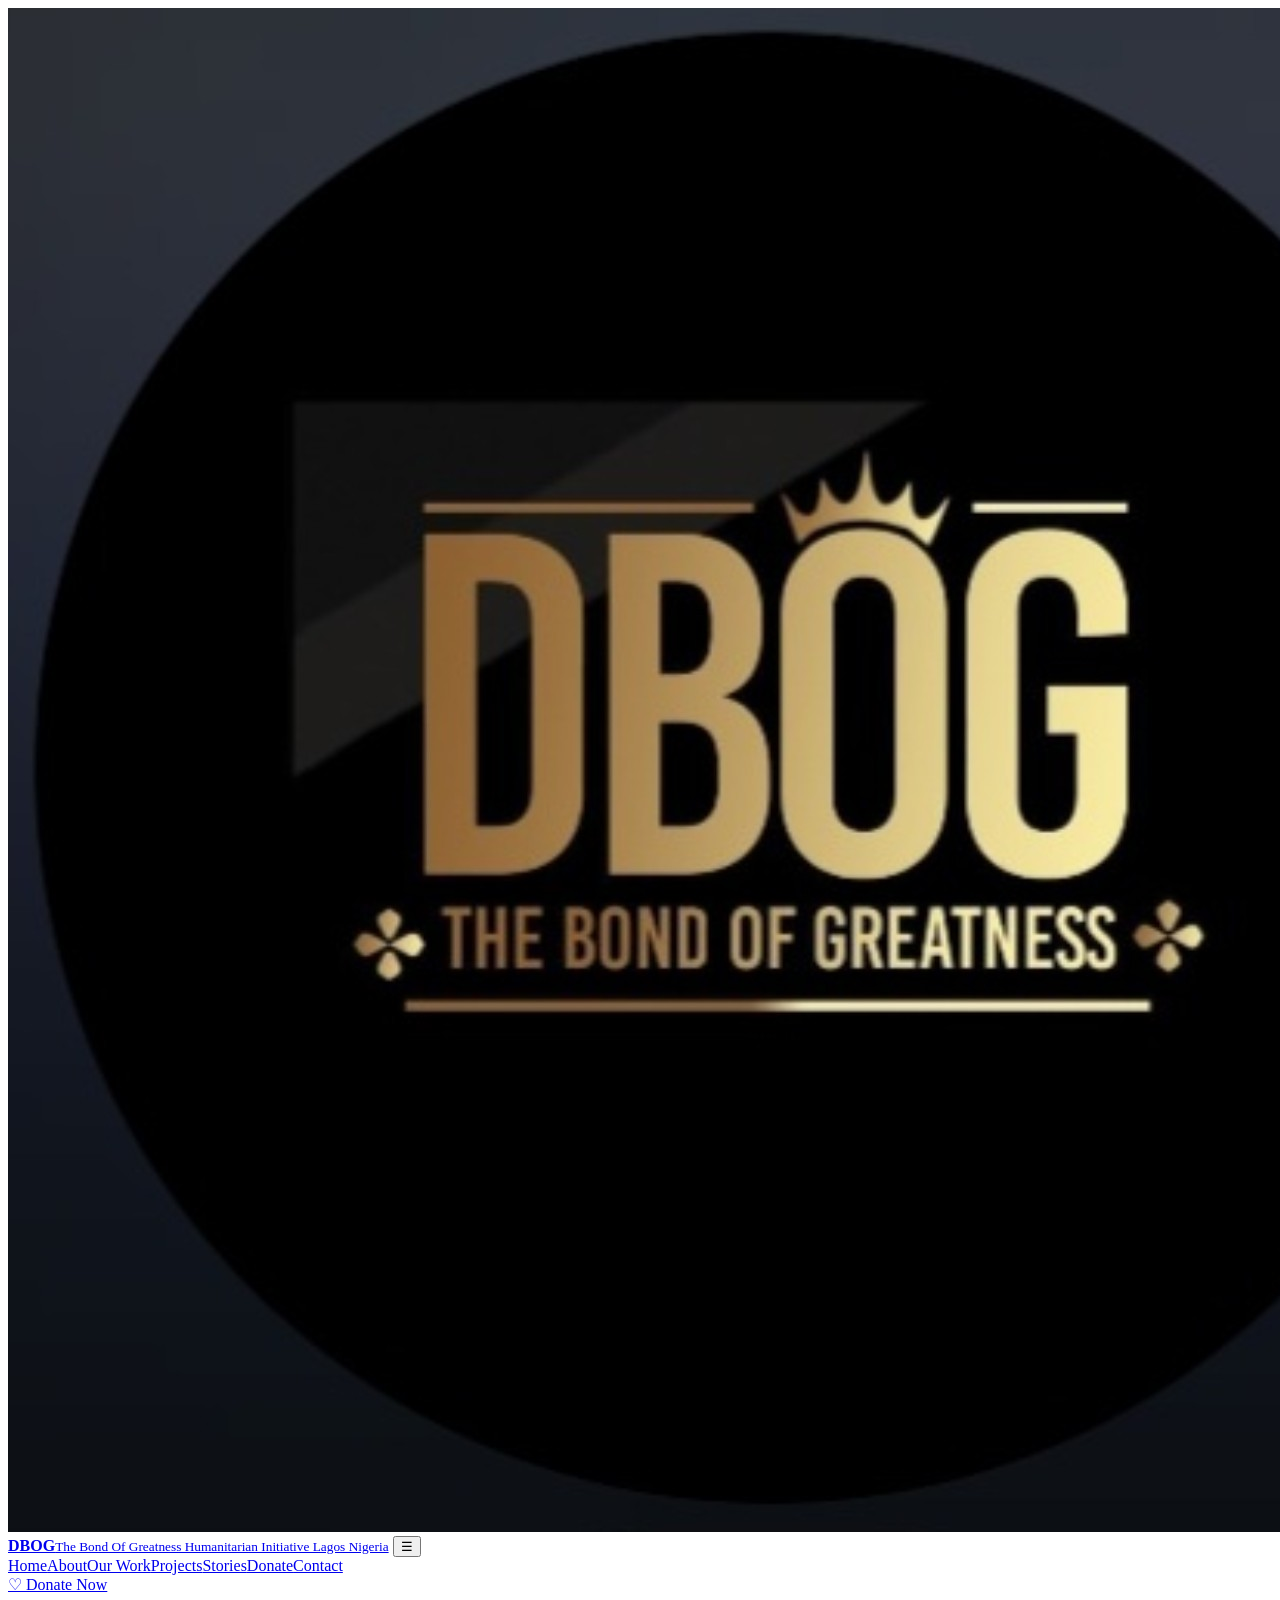
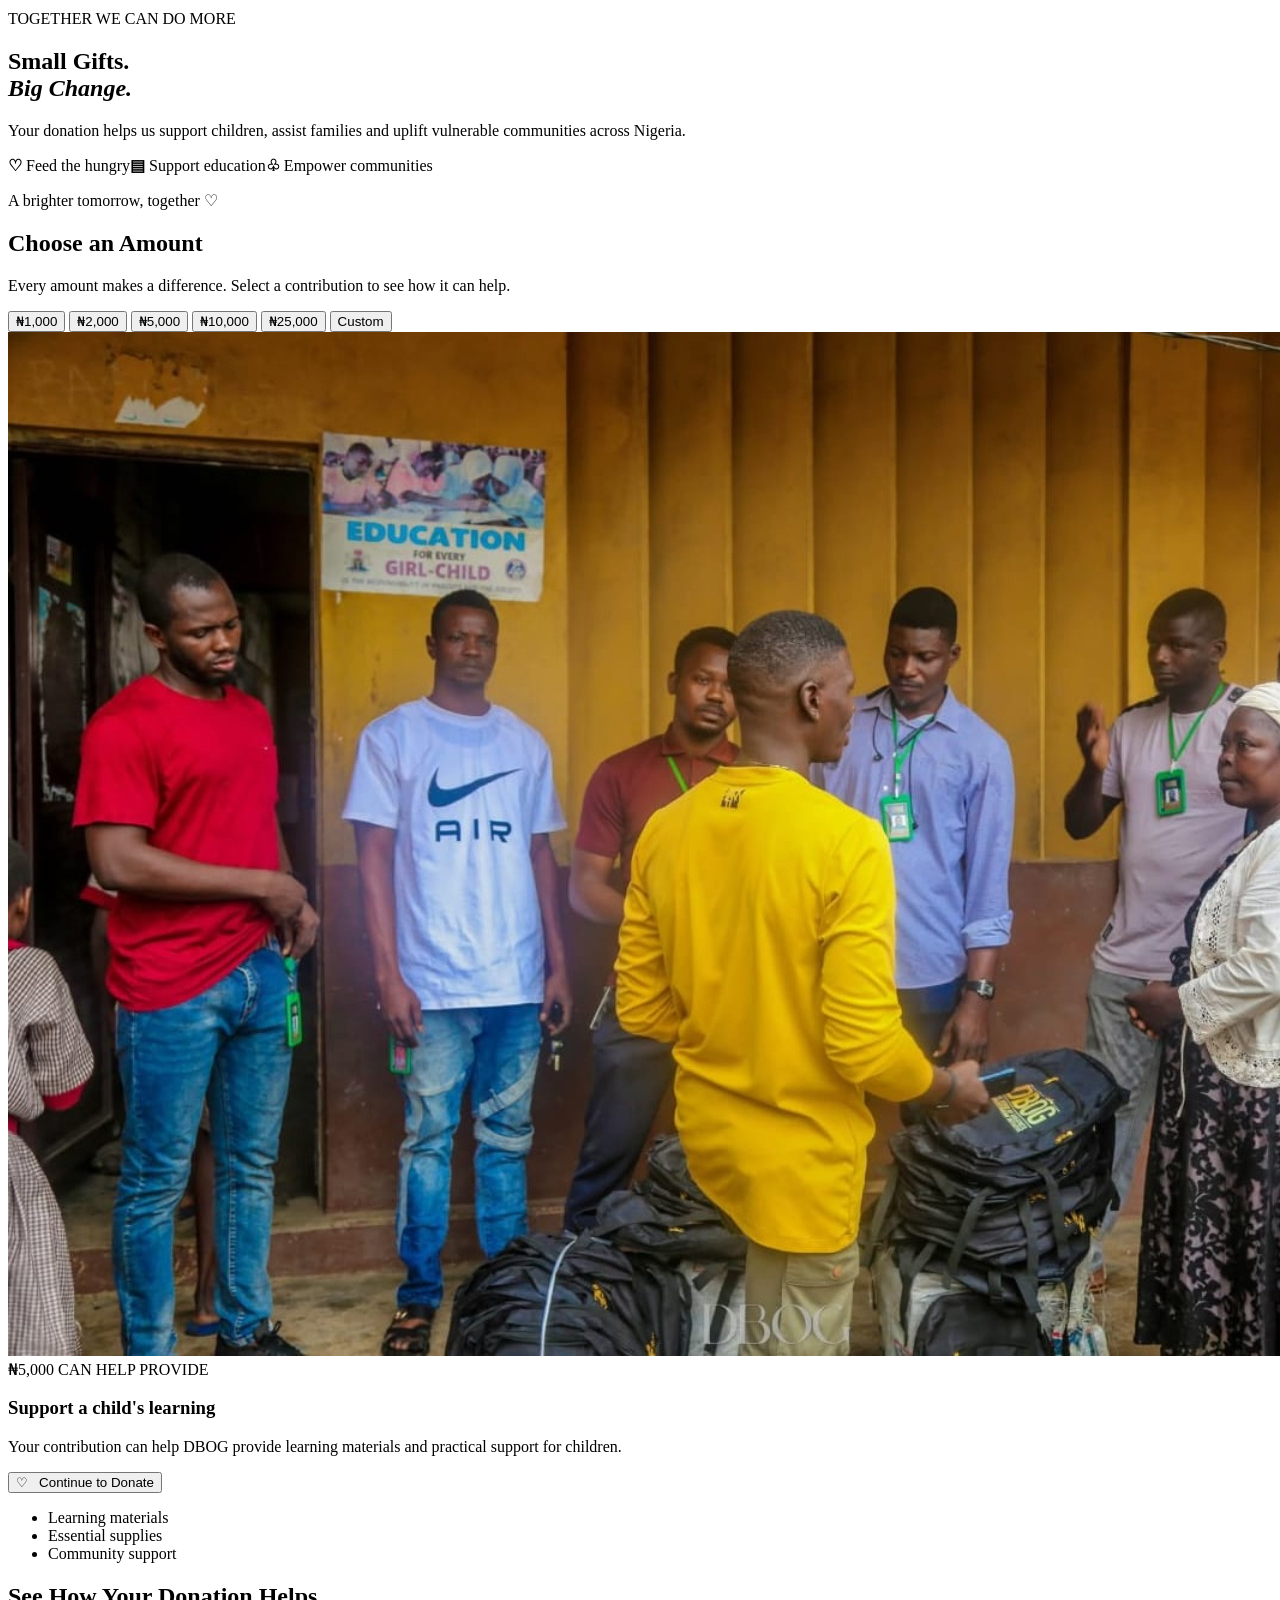
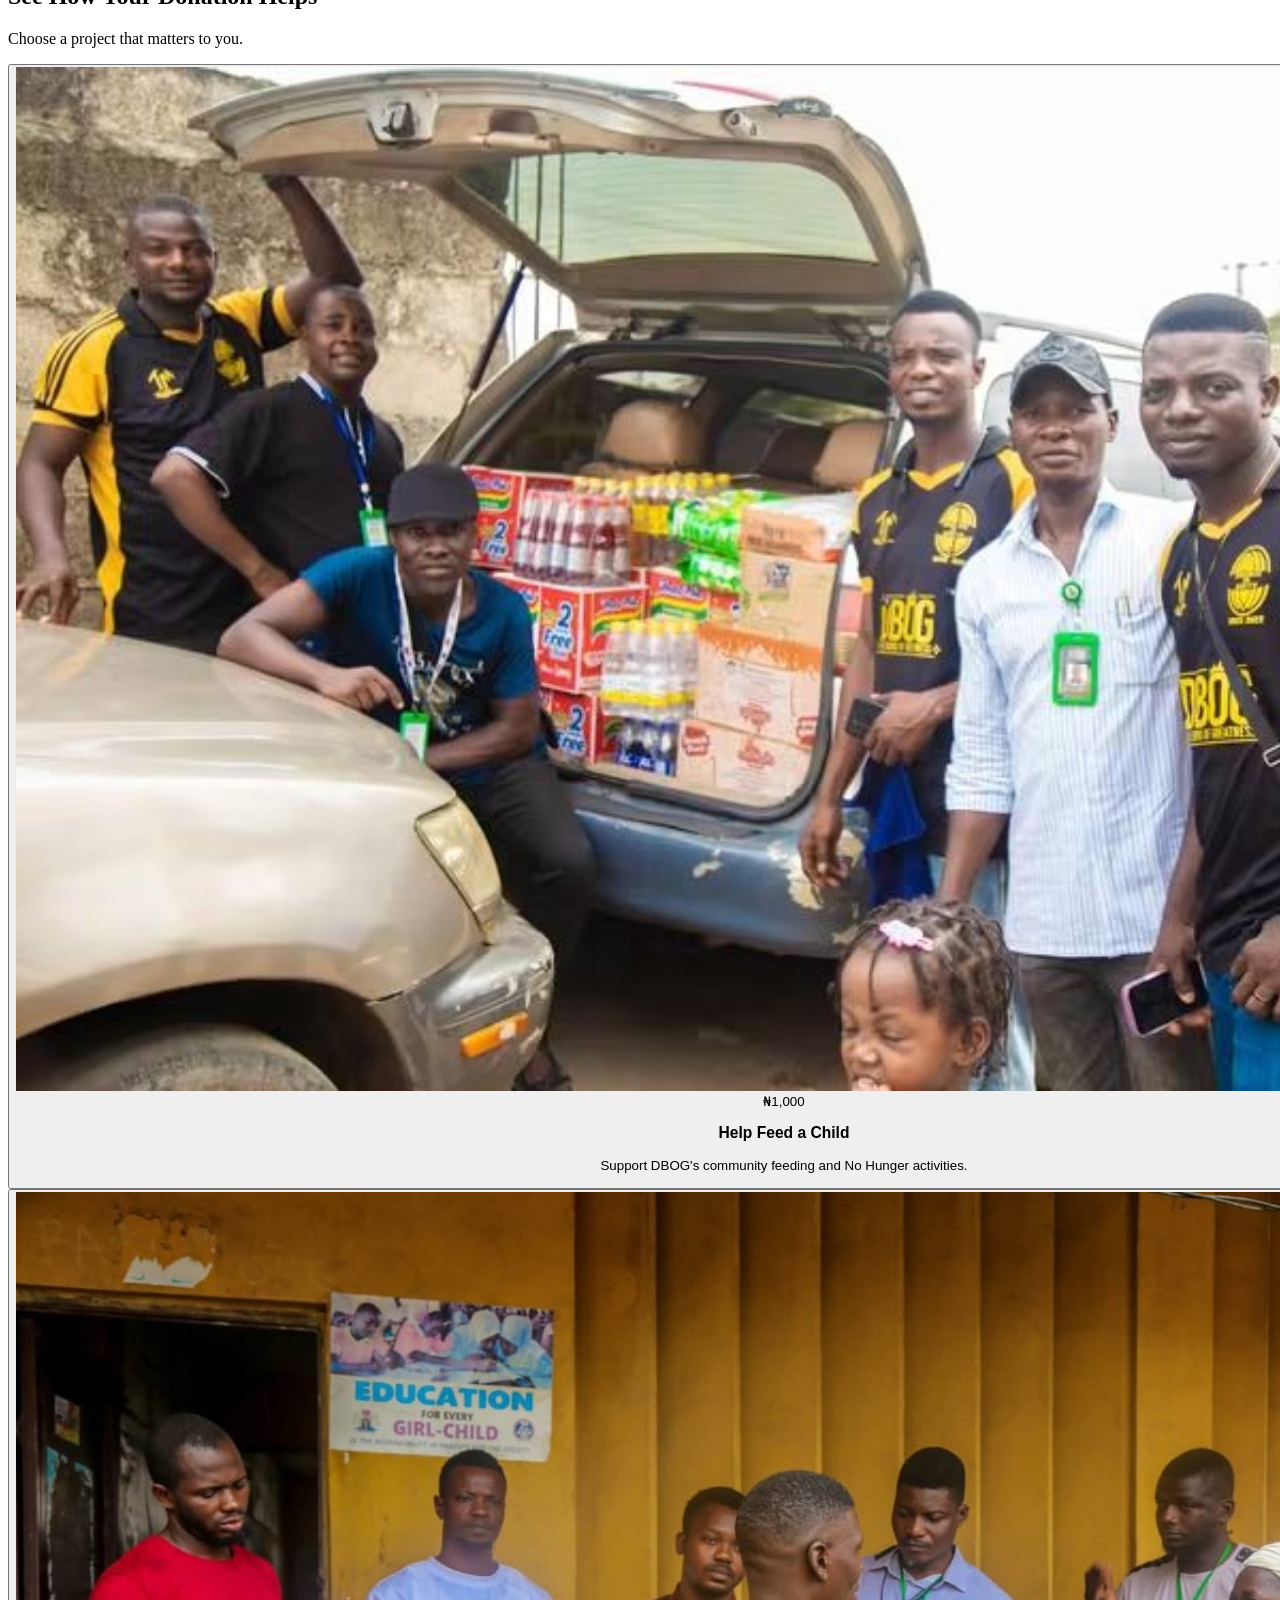
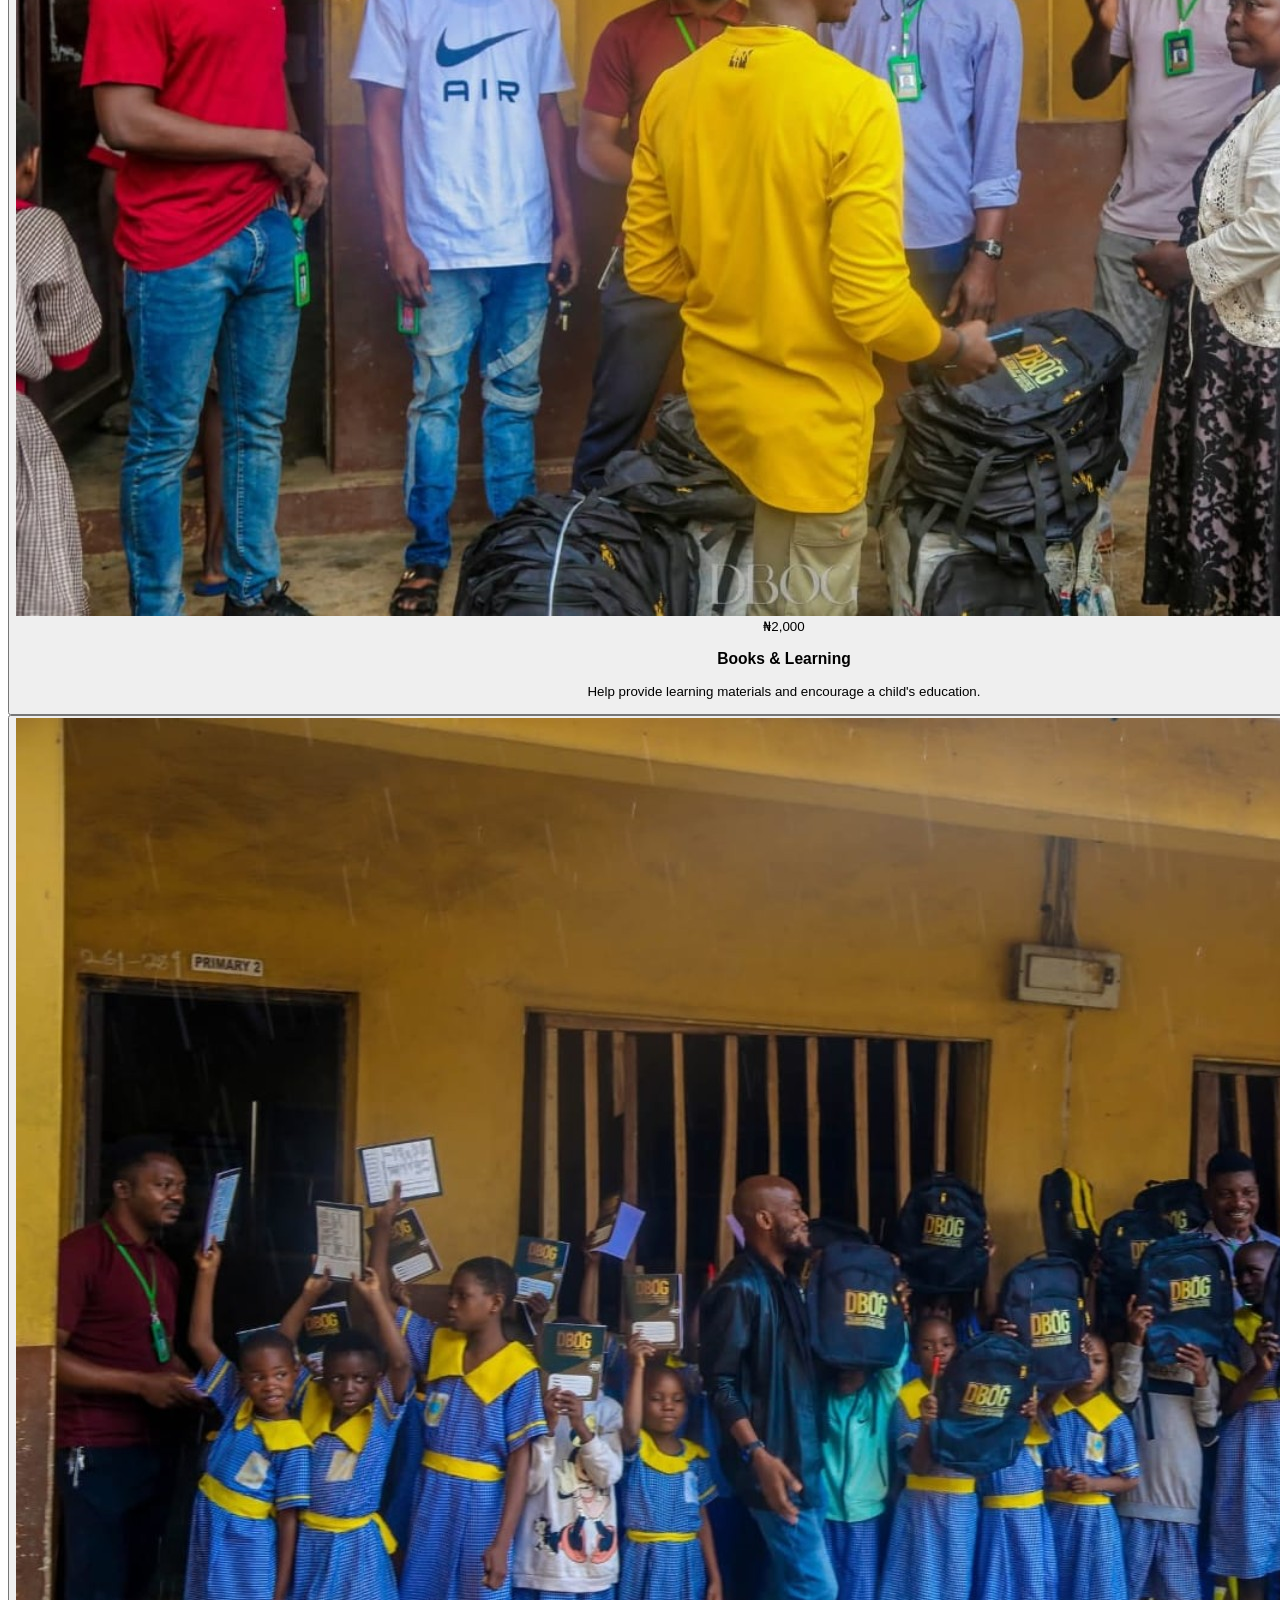
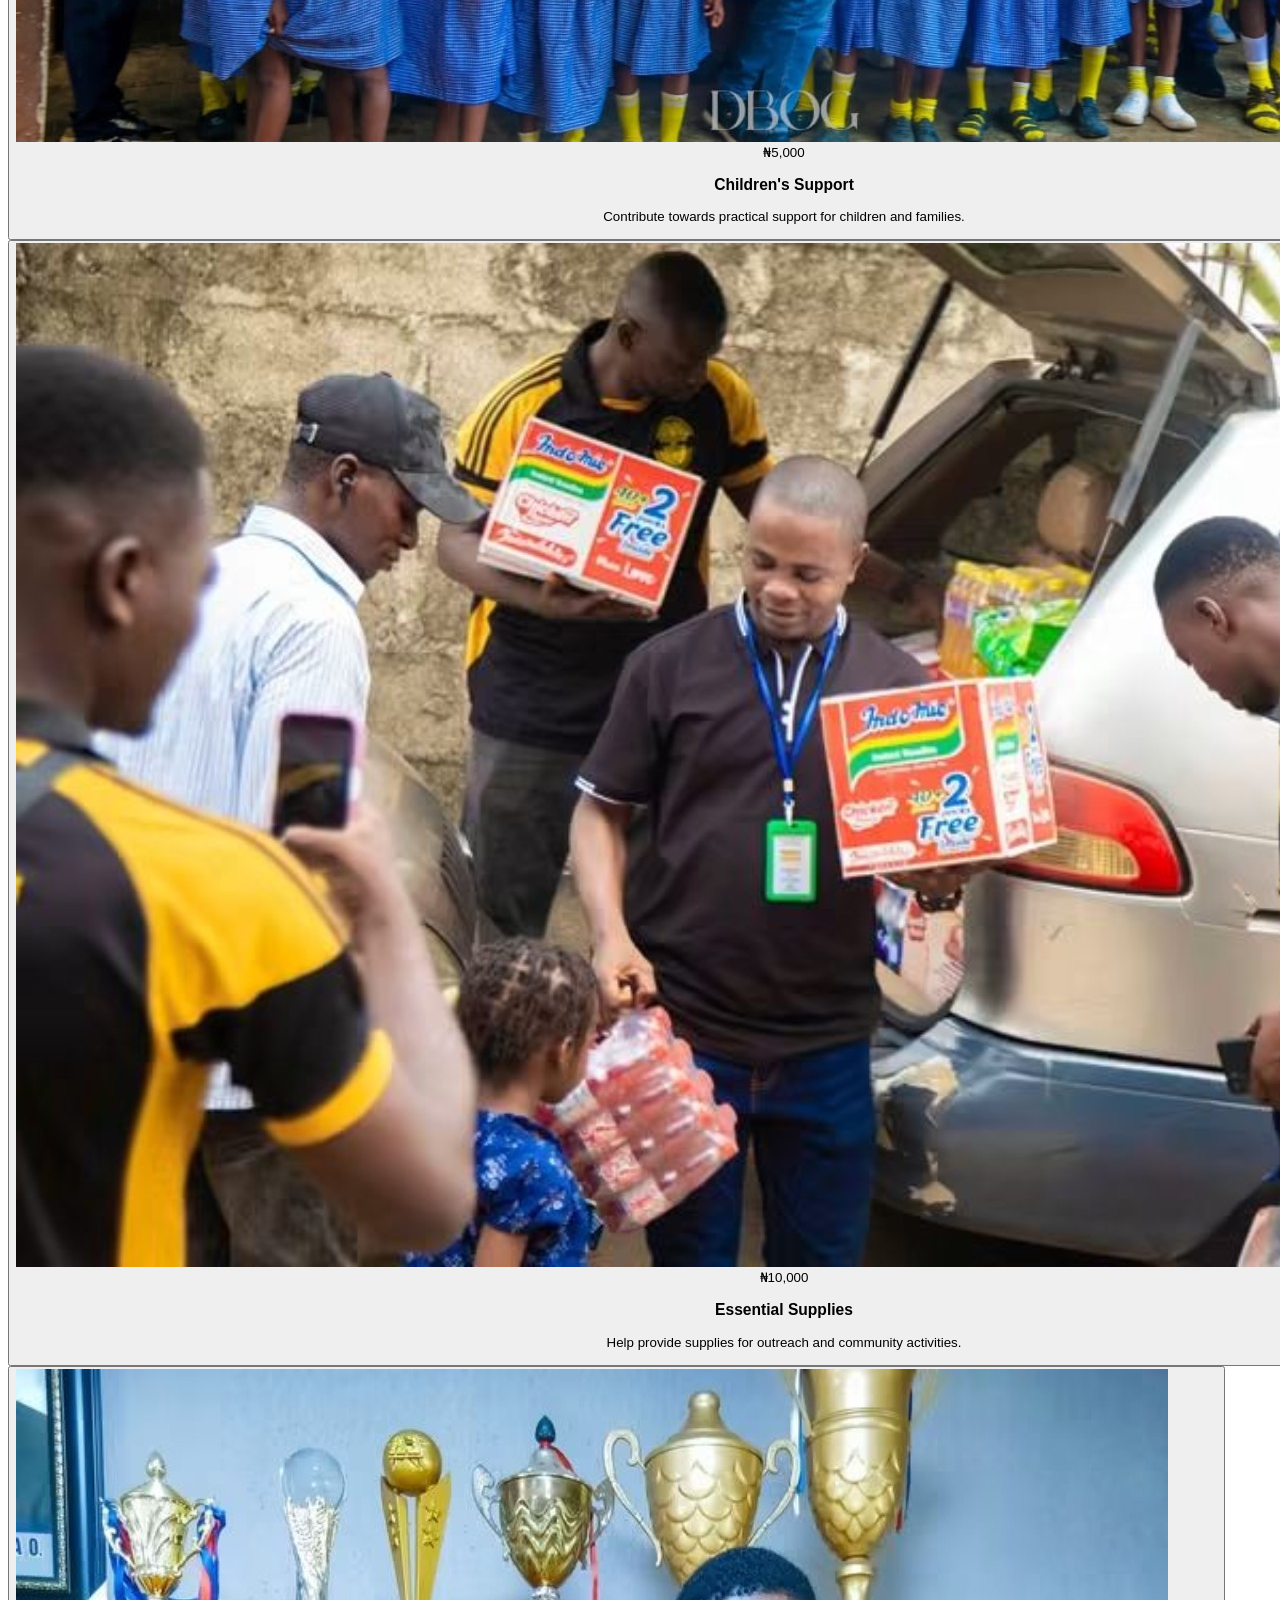
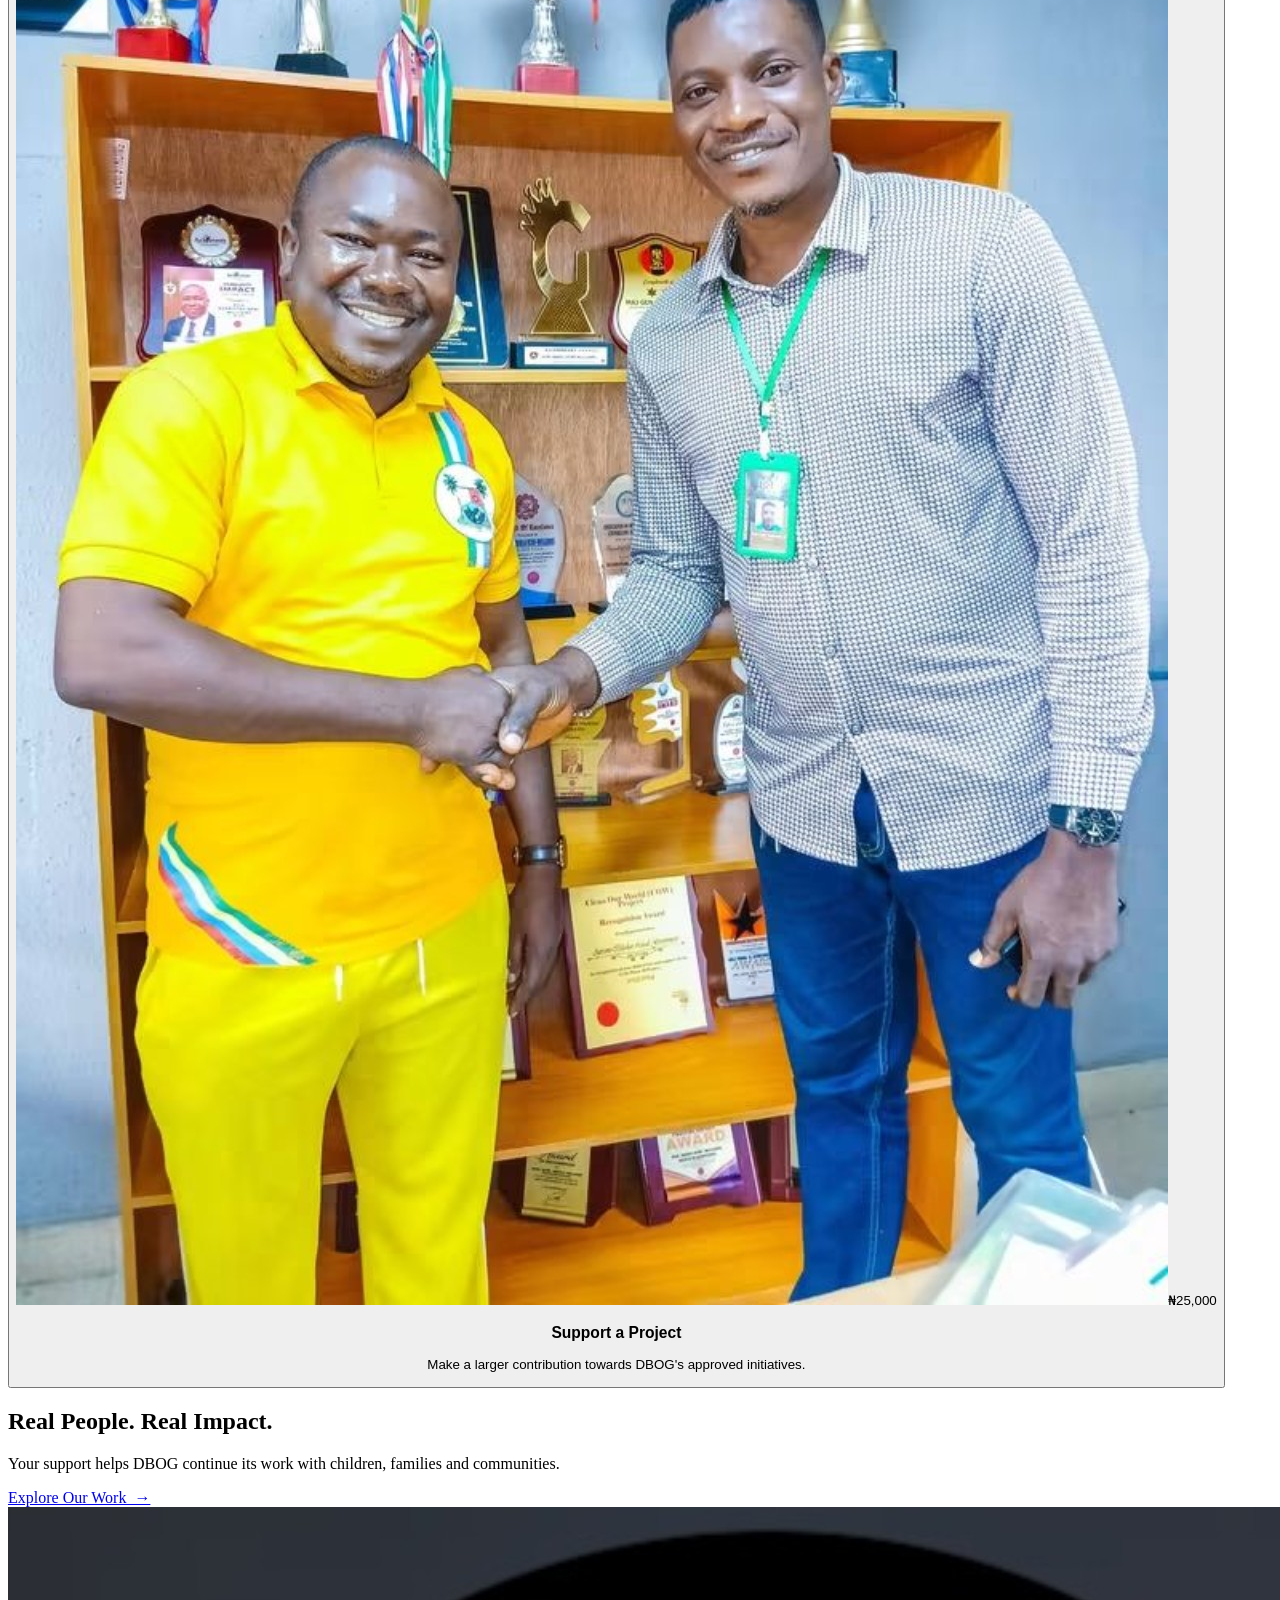
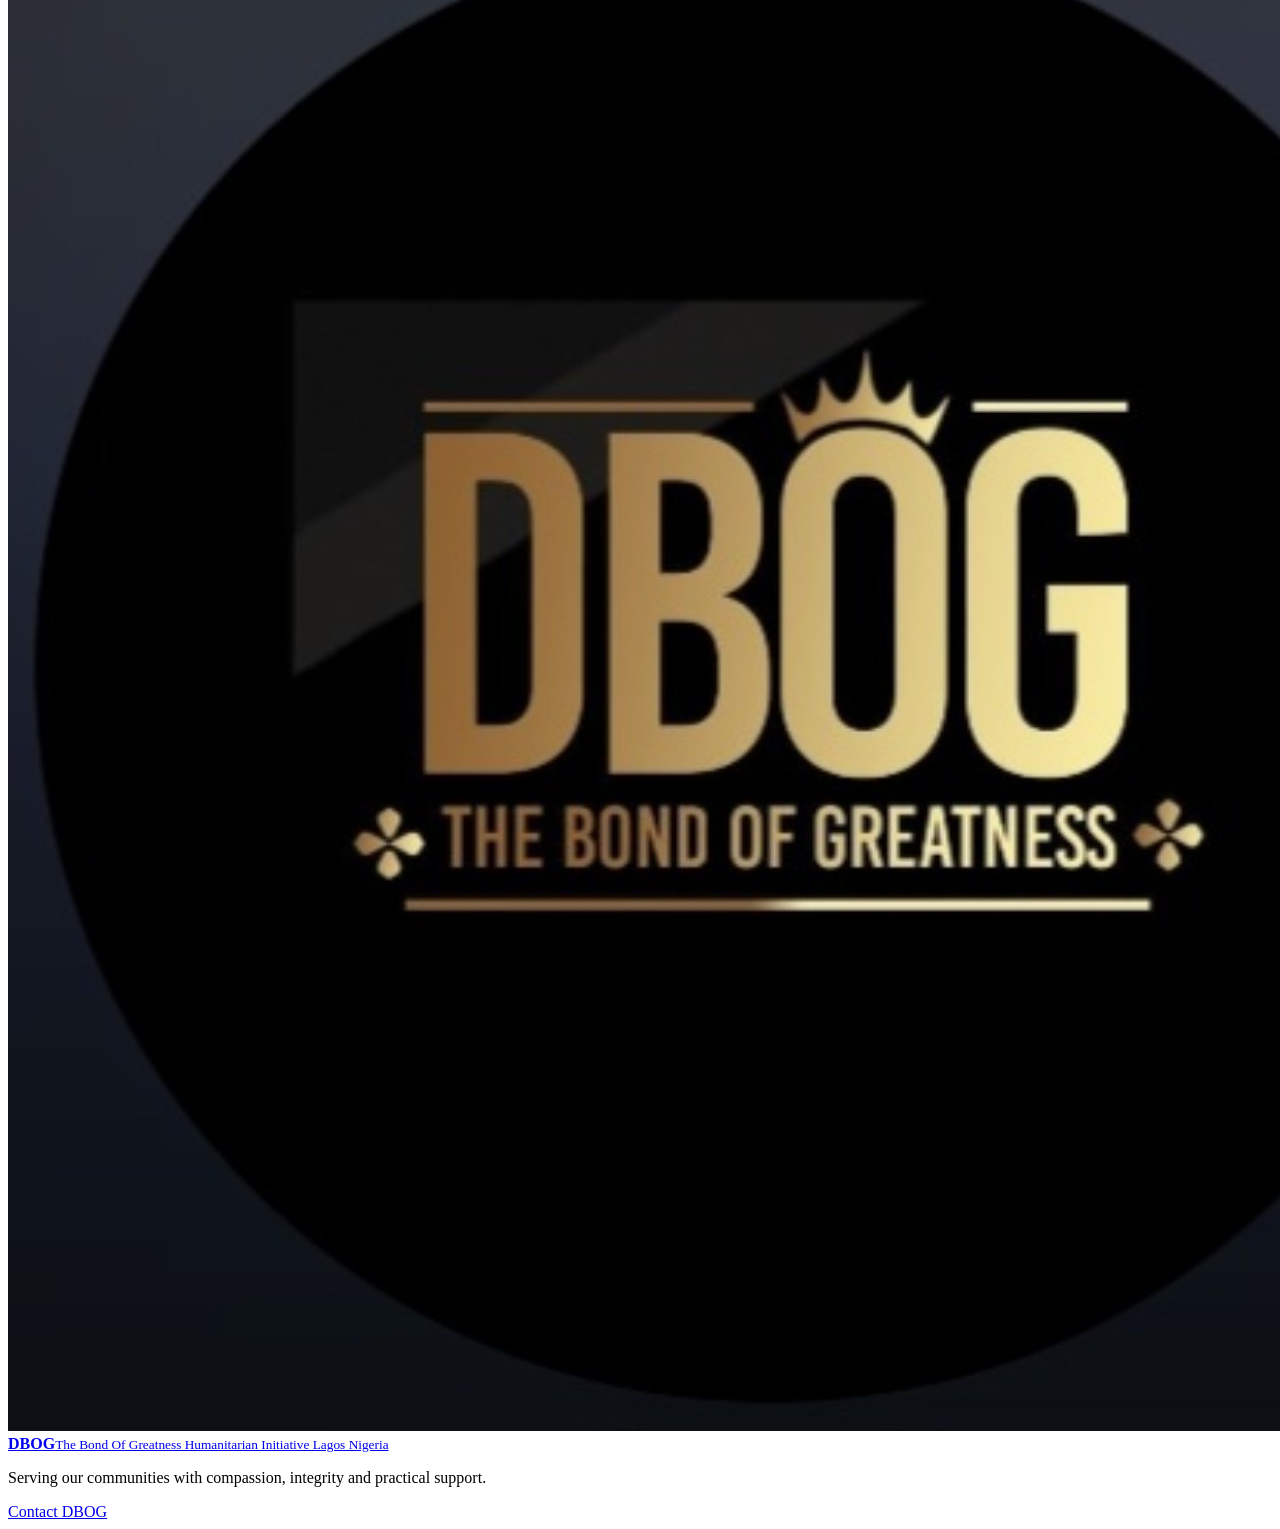
==== donate.html @ 2a16b873 "Add redesigned DBOG donation page" ====
<!doctype html>
<html lang="en">
<head>
<meta charset="utf-8">
<meta name="viewport" content="width=device-width, initial-scale=1">
<meta name="description" content="Support The Bond Of Greatness Humanitarian Initiative Lagos Nigeria. Your contribution can help children, families and communities.">
<meta name="theme-color" content="#090909">
<title>Donate | DBOG — Small Gifts. Big Change.</title>
<link rel="icon" href="assets/logo.jpg">
<link rel="preconnect" href="https://fonts.googleapis.com">
<link rel="preconnect" href="https://fonts.gstatic.com" crossorigin>
<link href="https://fonts.googleapis.com/css2?family=DM+Sans:wght@400;500;600;700&family=Manrope:wght@500;600;700;800&display=swap" rel="stylesheet">
<link rel="stylesheet" href="donate.css">
</head>
<body>
<header class="site-header">
  <div class="header-inner">
    <a class="brand" href="index.html#home" aria-label="DBOG home"><img src="assets/logo.jpg" alt="DBOG logo"><span class="brand-copy"><b>DBOG</b><small>The Bond Of Greatness Humanitarian Initiative Lagos Nigeria</small></span></a>
    <button class="menu-toggle" aria-label="Open navigation" aria-expanded="false">☰</button>
    <nav class="navigation" aria-label="Main navigation">
      <a href="index.html#home">Home</a><a href="index.html#about">About</a><a href="index.html#what-we-do">Our Work</a><a href="index.html#works">Projects</a><a href="index.html#moments">Stories</a><a class="current" href="donate.html">Donate</a><a href="index.html#contact">Contact</a>
    </nav>
    <a class="header-cta" href="#amounts">♡ <span>Donate Now</span></a>
  </div>
</header>
<main>
<section class="hero">
  <div class="hero-photo" role="img" aria-label="DBOG community outreach with children"></div><div class="hero-shade"></div>
  <div class="hero-content">
    <p class="eyebrow">TOGETHER WE CAN DO MORE</p>
    <h1>Small Gifts.<br><em>Big Change.</em></h1>
    <p class="hero-description">Your donation helps us support children, assist families and uplift vulnerable communities across Nigeria.</p>
    <div class="hero-pillars"><span><b>♡</b> Feed the hungry</span><span><b>▤</b> Support education</span><span><b>♧</b> Empower communities</span></div>
  </div>
  <p class="hero-note">A brighter tomorrow, together ♡</p>
</section>
<section class="donation-section" id="amounts">
  <div class="section-wrap">
    <div class="section-heading"><h2>Choose an Amount</h2><p>Every amount makes a difference. Select a contribution to see how it can help.</p></div>
    <div class="amount-grid" role="group" aria-label="Choose a donation amount">
      <button class="amount-button" data-amount="1000" aria-pressed="false">₦1,000</button>
      <button class="amount-button" data-amount="2000" aria-pressed="false">₦2,000</button>
      <button class="amount-button selected" data-amount="5000" aria-pressed="true">₦5,000</button>
      <button class="amount-button" data-amount="10000" aria-pressed="false">₦10,000</button>
      <button class="amount-button" data-amount="25000" aria-pressed="false">₦25,000</button>
      <button class="amount-button" data-amount="custom" aria-pressed="false">Custom</button>
    </div>
    <div class="custom-amount" hidden><label for="customAmount">Enter amount in naira</label><input id="customAmount" type="number" min="100" step="100" placeholder="e.g. 3000" inputmode="numeric"></div>
    <article class="featured-impact">
      <img src="assets/1000221367.jpg" alt="Learning materials prepared for children">
      <div class="featured-copy"><span class="amount-tag" id="impactTag">₦5,000 CAN HELP PROVIDE</span><h3 id="impactTitle">Support a child's learning</h3><p id="impactDescription">Your contribution can help DBOG provide learning materials and practical support for children.</p><button class="primary-button" id="continueButton">♡ &nbsp; Continue to Donate</button></div>
      <ul class="impact-list"><li>Learning materials</li><li>Essential supplies</li><li>Community support</li></ul>
    </article>
    <div class="section-heading impact-heading"><h2>See How Your Donation Helps</h2><p>Choose a project that matters to you.</p></div>
    <div class="impact-cards">
      <button class="impact-card" data-card-amount="1000"><img src="assets/1000221270.jpg" alt="DBOG community food support"><span class="card-price">₦1,000</span><div><h3>Help Feed a Child</h3><p>Support DBOG's community feeding and No Hunger activities.</p></div></button>
      <button class="impact-card" data-card-amount="2000"><img src="assets/1000221367.jpg" alt="School supplies for children"><span class="card-price">₦2,000</span><div><h3>Books & Learning</h3><p>Help provide learning materials and encourage a child's education.</p></div></button>
      <button class="impact-card" data-card-amount="5000"><img src="assets/1000221365.jpg" alt="Children participating in a DBOG outreach"><span class="card-price">₦5,000</span><div><h3>Children's Support</h3><p>Contribute towards practical support for children and families.</p></div></button>
      <button class="impact-card" data-card-amount="10000"><img src="assets/1000221269.jpg" alt="DBOG volunteers distributing essential items"><span class="card-price">₦10,000</span><div><h3>Essential Supplies</h3><p>Help provide supplies for outreach and community activities.</p></div></button>
      <button class="impact-card" data-card-amount="25000"><img src="assets/1000221274.jpg" alt="DBOG team supporting community activities"><span class="card-price">₦25,000</span><div><h3>Support a Project</h3><p>Make a larger contribution towards DBOG's approved initiatives.</p></div></button>
    </div>
    <section class="bank-section" id="bank-transfer" hidden>
      <div class="bank-heading"><p class="eyebrow dark-eyebrow">YOUR CONTRIBUTION MATTERS</p><h2>Complete Your Donation</h2><p>Transfer your chosen amount to DBOG's official bank account. No payment is taken on this website.</p></div>
      <div class="bank-layout">
        <div class="bank-card"><div class="bank-card-title">DBOG OFFICIAL BANK DETAILS</div>
          <div class="bank-row"><span>Bank</span><strong>Fidelity Bank</strong></div>
          <div class="bank-row"><span>Account Name</span><strong>The Bond Of Greatness Humanitarian Initiative Lagos</strong></div>
          <div class="bank-row"><span>Account Number</span><strong class="account-number">5601482027</strong><button class="copy-button" id="copyAccount" type="button">▢ Copy</button></div>
          <div class="transfer-amount"><span>Your selected donation</span><strong id="transferAmount">₦5,000</strong><button class="copy-button" id="copyAmount" type="button">Copy amount</button></div>
          <p class="bank-footnote">Please confirm the account name in your banking app before sending your transfer.</p>
        </div>
        <aside class="after-card"><h3>After your donation</h3><ol><li>Make the transfer using the details shown.</li><li>Keep your transaction receipt or reference.</li><li>Contact DBOG if you would like to notify us or request an acknowledgement.</li></ol><a class="contact-link" href="index.html#contact">Contact DBOG →</a></aside>
      </div>
      <button class="text-button" id="changeAmount" type="button">← Change donation amount</button>
    </section>
  </div>
</section>
<section class="closing-impact"><div class="closing-inner"><h2>Real People. Real Impact.</h2><p>Your support helps DBOG continue its work with children, families and communities.</p><a href="index.html#works" class="closing-button">Explore Our Work&nbsp; →</a></div></section>
</main>
<footer><div class="footer-inner"><a class="footer-brand" href="index.html#home"><img src="assets/logo.jpg" alt=""><span><b>DBOG</b><small>The Bond Of Greatness Humanitarian Initiative Lagos Nigeria</small></span></a><p>Serving our communities with compassion, integrity and practical support.</p><a href="index.html#contact">Contact DBOG</a></div></footer>
<div class="toast" id="toast" role="status" aria-live="polite"></div>
<script>
(function(){
  const amounts=[...document.querySelectorAll('.amount-button')], customWrap=document.querySelector('.custom-amount'), customInput=document.getElementById('customAmount');
  const tag=document.getElementById('impactTag'), title=document.getElementById('impactTitle'), desc=document.getElementById('impactDescription'), bank=document.getElementById('bank-transfer'), transferAmount=document.getElementById('transferAmount'), toast=document.getElementById('toast');
  let selected=5000, toastTimer;
  const naira=n=>'₦'+Number(n).toLocaleString('en-NG');
  function impact(n){if(n===1000)return ['HELP FEED A CHILD','Support a child's meal','Your contribution can support DBOG community feeding and No Hunger activities.'];if(n===2000)return ['SUPPORT LEARNING','Books and learning materials','Your contribution can help provide learning materials and practical support for children.'];if(n===5000)return ['CHILDREN’S SUPPORT','Support a child’s essential needs','Your contribution can support DBOG’s children and community initiatives.'];if(n===10000)return ['COMMUNITY SUPPLIES','Support essential supplies','Help provide supplies for DBOG outreach and community activities.'];if(n>=25000)return ['SUPPORT A PROJECT','Help DBOG do more','Make a larger contribution towards DBOG’s approved humanitarian initiatives.'];return ['YOUR CONTRIBUTION','Every amount can make a difference','Your contribution will support DBOG’s approved humanitarian projects.'];}
  function setAmount(n,custom=false){selected=n;amounts.forEach(b=>{const active=custom?b.dataset.amount==='custom':Number(b.dataset.amount)===n;b.classList.toggle('selected',active);b.setAttribute('aria-pressed',String(active));});customWrap.hidden=!custom;const copy=impact(n);tag.textContent=(custom?'YOUR GIFT CAN HELP':naira(n)+' CAN HELP')+' — '+copy[0];title.textContent=copy[1];desc.textContent=copy[2];transferAmount.textContent=naira(n);bank.hidden=true;}
  amounts.forEach(b=>b.addEventListener('click',()=>{if(b.dataset.amount==='custom'){setAmount(Math.max(0,Number(customInput.value)||0),true);customInput.focus();}else setAmount(Number(b.dataset.amount));}));
  customInput.addEventListener('input',()=>{selected=Math.max(0,Number(customInput.value)||0);const copy=impact(selected);tag.textContent=selected?naira(selected)+' CAN HELP — '+copy[0]:'YOUR GIFT CAN HELP';title.textContent=copy[1];desc.textContent=copy[2];transferAmount.textContent=naira(selected);});
  document.querySelectorAll('.impact-card').forEach(c=>c.addEventListener('click',()=>{const n=Number(c.dataset.cardAmount);setAmount(n);document.getElementById('amounts').scrollIntoView({behavior:'smooth',block:'start'});}));
  document.getElementById('continueButton').addEventListener('click',()=>{if(!selected||selected<100){if(customWrap.hidden){setAmount(1000);}else{customInput.focus();showToast('Please enter an amount of at least ₦100.');return;}}bank.hidden=false;bank.scrollIntoView({behavior:'smooth',block:'start'});});
  document.getElementById('changeAmount').addEventListener('click',()=>{bank.hidden=true;document.getElementById('amounts').scrollIntoView({behavior:'smooth',block:'start'});});
  function showToast(msg){toast.textContent=msg;toast.classList.add('show');clearTimeout(toastTimer);toastTimer=setTimeout(()=>toast.classList.remove('show'),2200);}
  async function copyText(text){try{await navigator.clipboard.writeText(text);showToast('Copied to clipboard.');}catch(e){const t=document.createElement('textarea');t.value=text;t.style.position='fixed';t.style.opacity='0';document.body.appendChild(t);t.select();try{document.execCommand('copy');showToast('Copied to clipboard.');}catch(err){showToast('Please copy the details manually.');}t.remove();}}
  document.getElementById('copyAccount').addEventListener('click',()=>copyText('5601482027'));
  document.getElementById('copyAmount').addEventListener('click',()=>copyText(String(selected)));
  const menu=document.querySelector('.menu-toggle'), nav=document.querySelector('.navigation');
  menu.addEventListener('click',()=>{const open=nav.classList.toggle('open');menu.setAttribute('aria-expanded',String(open));menu.setAttribute('aria-label',open?'Close navigation':'Open navigation');menu.textContent=open?'×':'☰';});
  nav.querySelectorAll('a').forEach(a=>a.addEventListener('click',()=>{nav.classList.remove('open');menu.setAttribute('aria-expanded','false');menu.textContent='☰';}));
  setAmount(5000);
})();
</script>
</body>
</html>
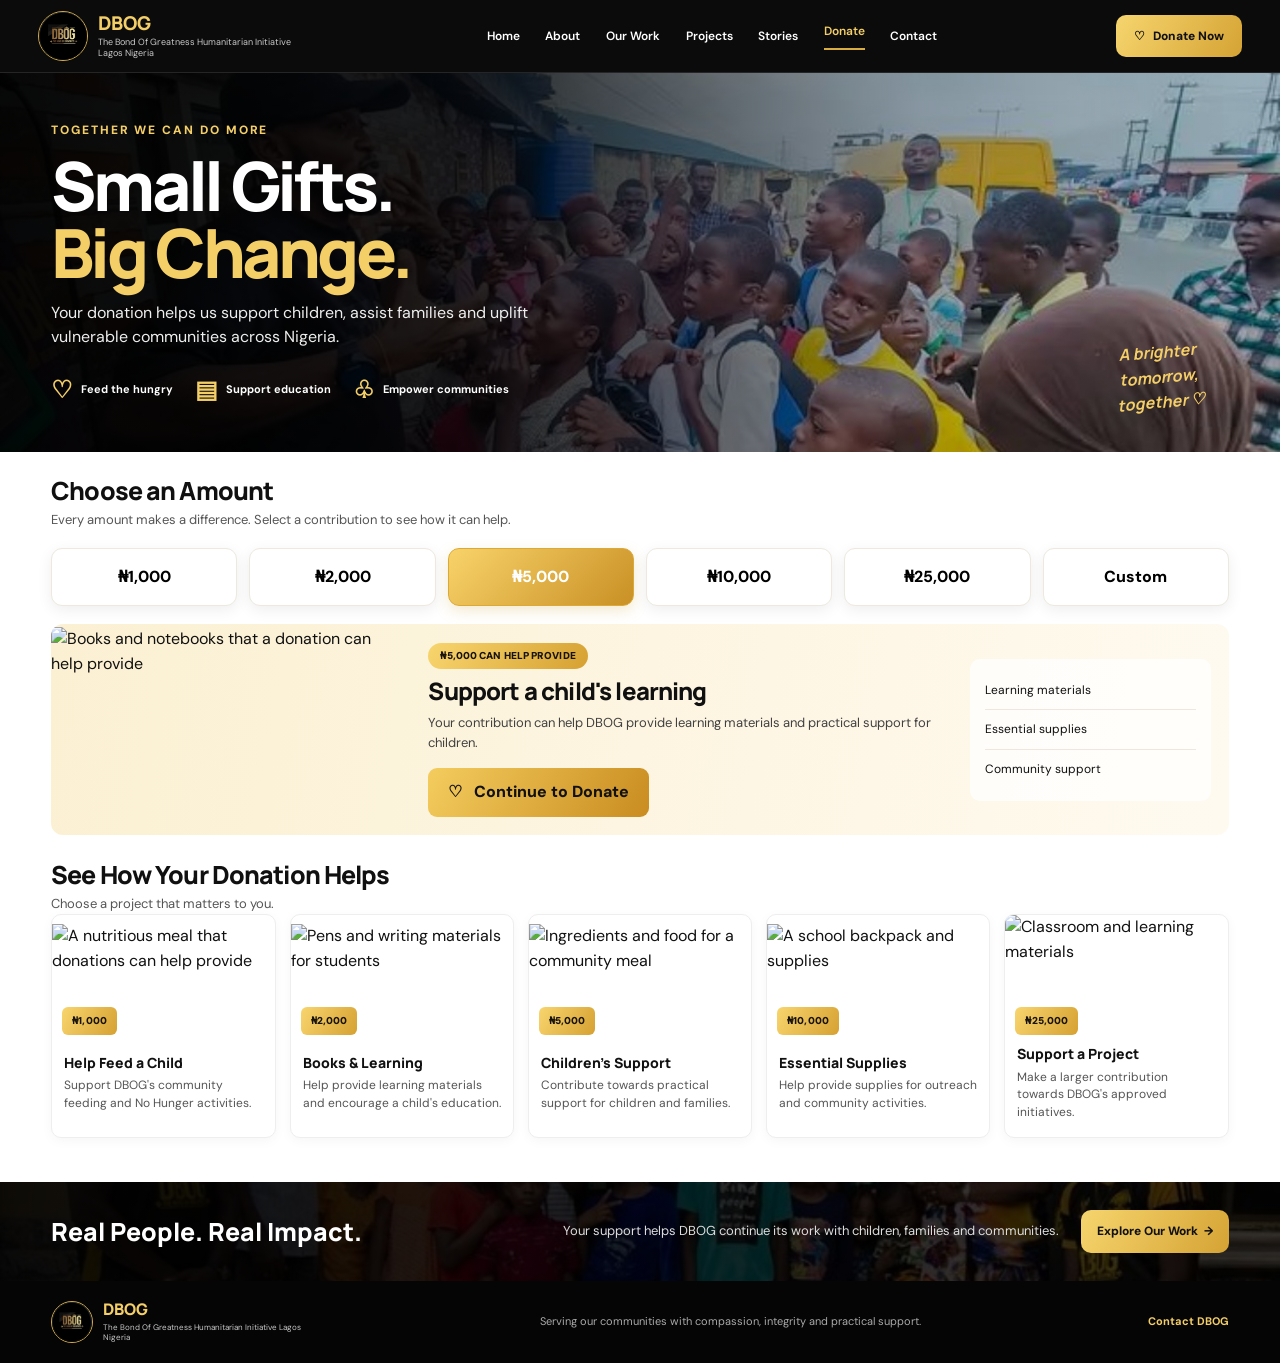
==== commit 2244bd52: "Fix donation page script loading and use impact-focused photos" ====
--- a/donate.html
+++ b/donate.html
@@ -47,17 +47,17 @@
     </div>
     <div class="custom-amount" hidden><label for="customAmount">Enter amount in naira</label><input id="customAmount" type="number" min="100" step="100" placeholder="e.g. 3000" inputmode="numeric"></div>
     <article class="featured-impact">
-      <img src="assets/1000221367.jpg" alt="Learning materials prepared for children">
+      <img src="https://images.unsplash.com/photo-1497633762265-9d179a990aa6?auto=format&fit=crop&w=1000&q=85" alt="Books and notebooks that a donation can help provide">
       <div class="featured-copy"><span class="amount-tag" id="impactTag">₦5,000 CAN HELP PROVIDE</span><h3 id="impactTitle">Support a child's learning</h3><p id="impactDescription">Your contribution can help DBOG provide learning materials and practical support for children.</p><button class="primary-button" id="continueButton">♡ &nbsp; Continue to Donate</button></div>
       <ul class="impact-list"><li>Learning materials</li><li>Essential supplies</li><li>Community support</li></ul>
     </article>
     <div class="section-heading impact-heading"><h2>See How Your Donation Helps</h2><p>Choose a project that matters to you.</p></div>
     <div class="impact-cards">
-      <button class="impact-card" data-card-amount="1000"><img src="assets/1000221270.jpg" alt="DBOG community food support"><span class="card-price">₦1,000</span><div><h3>Help Feed a Child</h3><p>Support DBOG's community feeding and No Hunger activities.</p></div></button>
-      <button class="impact-card" data-card-amount="2000"><img src="assets/1000221367.jpg" alt="School supplies for children"><span class="card-price">₦2,000</span><div><h3>Books & Learning</h3><p>Help provide learning materials and encourage a child's education.</p></div></button>
-      <button class="impact-card" data-card-amount="5000"><img src="assets/1000221365.jpg" alt="Children participating in a DBOG outreach"><span class="card-price">₦5,000</span><div><h3>Children's Support</h3><p>Contribute towards practical support for children and families.</p></div></button>
-      <button class="impact-card" data-card-amount="10000"><img src="assets/1000221269.jpg" alt="DBOG volunteers distributing essential items"><span class="card-price">₦10,000</span><div><h3>Essential Supplies</h3><p>Help provide supplies for outreach and community activities.</p></div></button>
-      <button class="impact-card" data-card-amount="25000"><img src="assets/1000221274.jpg" alt="DBOG team supporting community activities"><span class="card-price">₦25,000</span><div><h3>Support a Project</h3><p>Make a larger contribution towards DBOG's approved initiatives.</p></div></button>
+      <button class="impact-card" data-card-amount="1000"><img src="https://images.unsplash.com/photo-1504674900247-0877df9cc836?auto=format&fit=crop&w=700&q=85" alt="A nutritious meal that donations can help provide"><span class="card-price">₦1,000</span><div><h3>Help Feed a Child</h3><p>Support DBOG's community feeding and No Hunger activities.</p></div></button>
+      <button class="impact-card" data-card-amount="2000"><img src="https://images.unsplash.com/photo-1497633762265-9d179a990aa6?auto=format&fit=crop&w=1000&q=85" alt="Pens and writing materials for students"><span class="card-price">₦2,000</span><div><h3>Books & Learning</h3><p>Help provide learning materials and encourage a child's education.</p></div></button>
+      <button class="impact-card" data-card-amount="5000"><img src="https://images.unsplash.com/photo-1547592180-85f173990554?auto=format&fit=crop&w=700&q=85" alt="Ingredients and food for a community meal"><span class="card-price">₦5,000</span><div><h3>Children's Support</h3><p>Contribute towards practical support for children and families.</p></div></button>
+      <button class="impact-card" data-card-amount="10000"><img src="https://images.unsplash.com/photo-1553062407-98eeb64c6a62?auto=format&fit=crop&w=700&q=85" alt="A school backpack and supplies"><span class="card-price">₦10,000</span><div><h3>Essential Supplies</h3><p>Help provide supplies for outreach and community activities.</p></div></button>
+      <button class="impact-card" data-card-amount="25000"><img src="https://images.unsplash.com/photo-1588072432836-e10032774350?auto=format&fit=crop&w=700&q=85" alt="Classroom and learning materials"><span class="card-price">₦25,000</span><div><h3>Support a Project</h3><p>Make a larger contribution towards DBOG's approved initiatives.</p></div></button>
     </div>
     <section class="bank-section" id="bank-transfer" hidden>
       <div class="bank-heading"><p class="eyebrow dark-eyebrow">YOUR CONTRIBUTION MATTERS</p><h2>Complete Your Donation</h2><p>Transfer your chosen amount to DBOG's official bank account. No payment is taken on this website.</p></div>
@@ -79,28 +79,6 @@
 </main>
 <footer><div class="footer-inner"><a class="footer-brand" href="index.html#home"><img src="assets/logo.jpg" alt=""><span><b>DBOG</b><small>The Bond Of Greatness Humanitarian Initiative Lagos Nigeria</small></span></a><p>Serving our communities with compassion, integrity and practical support.</p><a href="index.html#contact">Contact DBOG</a></div></footer>
 <div class="toast" id="toast" role="status" aria-live="polite"></div>
-<script>
-(function(){
-  const amounts=[...document.querySelectorAll('.amount-button')], customWrap=document.querySelector('.custom-amount'), customInput=document.getElementById('customAmount');
-  const tag=document.getElementById('impactTag'), title=document.getElementById('impactTitle'), desc=document.getElementById('impactDescription'), bank=document.getElementById('bank-transfer'), transferAmount=document.getElementById('transferAmount'), toast=document.getElementById('toast');
-  let selected=5000, toastTimer;
-  const naira=n=>'₦'+Number(n).toLocaleString('en-NG');
-  function impact(n){if(n===1000)return ['HELP FEED A CHILD','Support a child's meal','Your contribution can support DBOG community feeding and No Hunger activities.'];if(n===2000)return ['SUPPORT LEARNING','Books and learning materials','Your contribution can help provide learning materials and practical support for children.'];if(n===5000)return ['CHILDREN’S SUPPORT','Support a child’s essential needs','Your contribution can support DBOG’s children and community initiatives.'];if(n===10000)return ['COMMUNITY SUPPLIES','Support essential supplies','Help provide supplies for DBOG outreach and community activities.'];if(n>=25000)return ['SUPPORT A PROJECT','Help DBOG do more','Make a larger contribution towards DBOG’s approved humanitarian initiatives.'];return ['YOUR CONTRIBUTION','Every amount can make a difference','Your contribution will support DBOG’s approved humanitarian projects.'];}
-  function setAmount(n,custom=false){selected=n;amounts.forEach(b=>{const active=custom?b.dataset.amount==='custom':Number(b.dataset.amount)===n;b.classList.toggle('selected',active);b.setAttribute('aria-pressed',String(active));});customWrap.hidden=!custom;const copy=impact(n);tag.textContent=(custom?'YOUR GIFT CAN HELP':naira(n)+' CAN HELP')+' — '+copy[0];title.textContent=copy[1];desc.textContent=copy[2];transferAmount.textContent=naira(n);bank.hidden=true;}
-  amounts.forEach(b=>b.addEventListener('click',()=>{if(b.dataset.amount==='custom'){setAmount(Math.max(0,Number(customInput.value)||0),true);customInput.focus();}else setAmount(Number(b.dataset.amount));}));
-  customInput.addEventListener('input',()=>{selected=Math.max(0,Number(customInput.value)||0);const copy=impact(selected);tag.textContent=selected?naira(selected)+' CAN HELP — '+copy[0]:'YOUR GIFT CAN HELP';title.textContent=copy[1];desc.textContent=copy[2];transferAmount.textContent=naira(selected);});
-  document.querySelectorAll('.impact-card').forEach(c=>c.addEventListener('click',()=>{const n=Number(c.dataset.cardAmount);setAmount(n);document.getElementById('amounts').scrollIntoView({behavior:'smooth',block:'start'});}));
-  document.getElementById('continueButton').addEventListener('click',()=>{if(!selected||selected<100){if(customWrap.hidden){setAmount(1000);}else{customInput.focus();showToast('Please enter an amount of at least ₦100.');return;}}bank.hidden=false;bank.scrollIntoView({behavior:'smooth',block:'start'});});
-  document.getElementById('changeAmount').addEventListener('click',()=>{bank.hidden=true;document.getElementById('amounts').scrollIntoView({behavior:'smooth',block:'start'});});
-  function showToast(msg){toast.textContent=msg;toast.classList.add('show');clearTimeout(toastTimer);toastTimer=setTimeout(()=>toast.classList.remove('show'),2200);}
-  async function copyText(text){try{await navigator.clipboard.writeText(text);showToast('Copied to clipboard.');}catch(e){const t=document.createElement('textarea');t.value=text;t.style.position='fixed';t.style.opacity='0';document.body.appendChild(t);t.select();try{document.execCommand('copy');showToast('Copied to clipboard.');}catch(err){showToast('Please copy the details manually.');}t.remove();}}
-  document.getElementById('copyAccount').addEventListener('click',()=>copyText('5601482027'));
-  document.getElementById('copyAmount').addEventListener('click',()=>copyText(String(selected)));
-  const menu=document.querySelector('.menu-toggle'), nav=document.querySelector('.navigation');
-  menu.addEventListener('click',()=>{const open=nav.classList.toggle('open');menu.setAttribute('aria-expanded',String(open));menu.setAttribute('aria-label',open?'Close navigation':'Open navigation');menu.textContent=open?'×':'☰';});
-  nav.querySelectorAll('a').forEach(a=>a.addEventListener('click',()=>{nav.classList.remove('open');menu.setAttribute('aria-expanded','false');menu.textContent='☰';}));
-  setAmount(5000);
-})();
-</script>
+<script src="donate.js?v=2" defer></script>
 </body>
 </html>
--- a/donate.css
+++ b/donate.css
@@ -0,0 +1,6 @@
+:root{--gold:#d8ad42;--gold-bright:#f4cf68;--ink:#090909;--muted:#626262;--cream:#fbfaf7;--line:#e9e6df;--font:'DM Sans',sans-serif;--display:'Manrope',sans-serif}
+*{box-sizing:border-box}html{scroll-behavior:smooth;scroll-padding-top:90px}body{margin:0;color:#101010;font-family:var(--font);line-height:1.55}button,input{font:inherit}button,a{-webkit-tap-highlight-color:transparent}a{color:inherit;text-decoration:none}.site-header{position:sticky;top:0;z-index:50;background:rgba(7,7,7,.98);color:#fff;border-bottom:1px solid #252525}.header-inner{width:min(1320px,94%);min-height:72px;margin:auto;display:flex;align-items:center;justify-content:space-between;gap:24px}.brand,.footer-brand{display:flex;align-items:center;gap:10px;min-width:190px}.brand img{width:50px;height:50px;object-fit:cover;border-radius:50%;border:1px solid var(--gold)}.brand-copy b,.footer-brand b{display:block;color:var(--gold-bright);font:800 19px var(--display);line-height:1.1}.brand-copy small,.footer-brand small{display:block;max-width:210px;margin-top:3px;color:#c9c9c9;font-size:9px;line-height:1.25}.navigation{display:flex;align-items:center;gap:clamp(12px,2vw,28px)}.navigation a{font-size:12px;font-weight:600;white-space:nowrap}.navigation a:hover,.navigation .current{color:var(--gold-bright)}.navigation .current{border-bottom:2px solid var(--gold);padding-bottom:7px}.header-cta,.closing-button{display:inline-flex;align-items:center;justify-content:center;gap:8px;padding:12px 18px;border-radius:10px;background:linear-gradient(120deg,#f6d56e,#d5a334);color:#111;font-weight:800;font-size:12px;white-space:nowrap}.menu-toggle{display:none;background:none;color:white;border:0;font-size:28px;cursor:pointer}.hero{position:relative;isolation:isolate;min-height:350px;background:#080808;color:white;display:flex;align-items:center;overflow:hidden}.hero-photo,.hero-shade{position:absolute;inset:0;z-index:-1}.hero-photo{background-image:url('assets/1000221277.jpg');background-size:cover;background-position:center 38%;opacity:.94}.hero-shade{background:linear-gradient(90deg,rgba(0,0,0,.96) 0%,rgba(0,0,0,.86) 35%,rgba(0,0,0,.28) 72%,rgba(0,0,0,.12) 100%)}.hero-content{width:min(1320px,92%);margin:0 auto;padding:48px 0 44px}.eyebrow{margin:0 0 12px;color:var(--gold-bright);font-size:12px;letter-spacing:.16em;font-weight:800}.hero h1{margin:0 0 15px;font:800 clamp(42px,5.3vw,70px)/.99 var(--display);letter-spacing:-.055em}.hero h1 em{font-style:normal;color:var(--gold-bright)}.hero-description{max-width:500px;color:#eee;font-size:16px;line-height:1.5;margin:0}.hero-pillars{display:flex;flex-wrap:wrap;gap:22px;margin-top:22px}.hero-pillars span{display:flex;align-items:center;gap:8px;font-size:11px;font-weight:700}.hero-pillars b{color:var(--gold-bright);font-size:24px}.hero-note{position:absolute;right:4%;bottom:22px;max-width:140px;color:var(--gold-bright);font-family:var(--display);font-style:italic;font-weight:700;text-align:center;transform:rotate(-5deg)}.donation-section{background:#fff;padding:24px 0 44px}.section-wrap{width:min(1320px,92%);margin:auto}.section-heading h2,.impact-heading h2{font:800 25px/1.2 var(--display);letter-spacing:-.035em;margin:0 0 4px}.section-heading p{margin:0;color:#555;font-size:13px}.amount-grid{display:grid;grid-template-columns:repeat(6,minmax(0,1fr));gap:12px;margin:18px 0}.amount-button{min-height:58px;border:1px solid #eee9df;border-radius:11px;background:#fff;box-shadow:0 4px 15px rgba(0,0,0,.07);font-weight:800;font-size:16px;cursor:pointer;transition:transform .15s,border-color .15s,background .15s}.amount-button:hover{transform:translateY(-2px);border-color:var(--gold)}.amount-button.selected{background:linear-gradient(135deg,#f8d36a,#c99025);border-color:#dca936;color:#fff;box-shadow:0 5px 14px #d9ad4240}.custom-amount{margin:0 0 18px;display:flex;align-items:center;gap:12px}.custom-amount[hidden],.bank-section[hidden]{display:none}.custom-amount label{font-size:13px;font-weight:700}.custom-amount input{width:190px;padding:10px 12px;border:1px solid #d7d2c8;border-radius:8px}.featured-impact{display:grid;grid-template-columns:30% 1fr 22%;gap:24px;align-items:center;background:linear-gradient(100deg,#fbf0d2,#fffaf0);border-radius:12px;overflow:hidden;margin:18px 0 25px}.featured-impact>img{width:100%;height:205px;object-fit:cover}.featured-copy{padding:18px 0}.amount-tag,.card-price{display:inline-block;background:linear-gradient(120deg,#f8d56e,#d6a132);color:#17120a;border-radius:20px;padding:5px 12px;font-size:10px;font-weight:900;letter-spacing:.01em}.featured-copy h3{font:800 24px/1.18 var(--display);letter-spacing:-.035em;margin:8px 0}.featured-copy p{font-size:13px;color:#414141;margin:0 0 15px;max-width:520px}.primary-button{border:0;border-radius:9px;padding:12px 20px;background:linear-gradient(120deg,#f4cc5e,#c98c20);color:#111;font-weight:800;cursor:pointer}.primary-button:hover,.header-cta:hover,.closing-button:hover{filter:brightness(1.05)}.impact-list{list-style:none;margin:0 18px 0 0;padding:12px 15px;background:#ffffffc9;border-radius:10px}.impact-list li{font-size:12px;padding:10px 0;border-bottom:1px solid #eee8dc}.impact-list li:last-child{border-bottom:0}.impact-heading{margin-top:18px}.impact-cards{display:grid;grid-template-columns:repeat(5,minmax(0,1fr));gap:14px}.impact-card{position:relative;padding:0;text-align:left;border:1px solid #eee;border-radius:10px;overflow:hidden;background:#fff;box-shadow:0 3px 12px rgba(0,0,0,.04);cursor:pointer;color:#111;transition:transform .15s,box-shadow .15s}.impact-card:hover{transform:translateY(-3px);box-shadow:0 8px 22px #00000012}.impact-card>img{width:100%;height:115px;display:block;object-fit:cover}.impact-card .card-price{position:absolute;top:92px;left:10px;border-radius:6px;padding:6px 10px}.impact-card>div{padding:15px 12px 16px}.impact-card h3{font:800 14px/1.25 var(--display);margin:0 0 6px}.impact-card p{font-size:12px;line-height:1.45;color:#555;margin:0}.bank-section{margin-top:36px;padding-top:28px;border-top:1px solid var(--line);scroll-margin-top:90px}.bank-heading{margin-bottom:18px}.dark-eyebrow{color:#a97819}.bank-heading h2{font:800 30px/1.15 var(--display);margin:0 0 7px}.bank-heading>p:last-child{margin:0;color:#5b5b5b;font-size:14px}.bank-layout{display:grid;grid-template-columns:1.3fr .7fr;gap:18px}.bank-card,.after-card{border-radius:12px;background:#0b0b0b;color:#fff;padding:24px}.bank-card-title{color:var(--gold-bright);font-size:12px;font-weight:900;letter-spacing:.14em;margin-bottom:15px}.bank-row{display:grid;grid-template-columns:135px 1fr auto;align-items:center;gap:14px;padding:15px 0;border-top:1px solid #333}.bank-row>span,.transfer-amount>span{color:#aaa;font-size:13px}.bank-row strong{font-size:14px;text-align:right;overflow-wrap:anywhere}.account-number{letter-spacing:.04em}.copy-button{padding:8px 10px;background:#1a1a1a;color:#fff;border:1px solid #555;border-radius:7px;font-size:11px;font-weight:700;cursor:pointer;white-space:nowrap}.copy-button:hover{border-color:var(--gold)}.transfer-amount{display:flex;align-items:center;gap:12px;flex-wrap:wrap;padding:15px 0;border-top:1px solid #333}.transfer-amount strong{font-size:22px;color:var(--gold-bright);margin-right:auto}.bank-footnote{color:#bbb;font-size:11px;margin:6px 0 0}.after-card{background:#f8f7f4;color:#111}.after-card h3{font:800 18px var(--display);margin:0 0 12px}.after-card ol{padding-left:20px;margin:0}.after-card li{font-size:13px;margin:0 0 12px;padding-left:3px}.contact-link{display:inline-block;color:#91630e;font-size:13px;font-weight:800;margin-top:6px}.text-button{margin-top:18px;border:0;background:transparent;color:#75510d;font-weight:800;cursor:pointer}.closing-impact{background:linear-gradient(90deg,rgba(0,0,0,.94),rgba(0,0,0,.75)),url('assets/1000221290.jpg') center 40%/cover;color:#fff;padding:28px 0}.closing-inner{width:min(1320px,92%);margin:auto;display:flex;align-items:center;gap:22px;flex-wrap:wrap}.closing-inner h2{font:800 25px var(--display);margin:0 auto 0 0}.closing-inner p{font-size:13px;color:#ddd;margin:0}.closing-button{padding:12px 16px}footer{background:#050505;color:#aaa;padding:20px 0}.footer-inner{width:min(1320px,92%);margin:auto;display:flex;align-items:center;justify-content:space-between;gap:20px}.footer-brand img{width:42px;height:42px;object-fit:cover;border-radius:50%;border:1px solid var(--gold)}.footer-brand b{font-size:16px}.footer-brand small{font-size:8px}.footer-inner>p,.footer-inner>a:last-child{font-size:11px}.footer-inner>a:last-child{color:var(--gold-bright);font-weight:700}.toast{position:fixed;left:50%;bottom:22px;z-index:100;transform:translate(-50%,15px);opacity:0;pointer-events:none;background:#111;color:white;padding:11px 17px;border:1px solid #555;border-radius:9px;font-size:13px;transition:.2s}.toast.show{opacity:1;transform:translate(-50%,0)}
+@media(min-width:1500px){.hero{min-height:410px}.hero-content{padding:55px 0}.hero-description{font-size:17px}.impact-card>img{height:140px}.impact-card .card-price{top:117px}}
+@media(max-width:1050px){.header-inner{gap:14px}.navigation{gap:12px}.navigation a{font-size:11px}.brand{min-width:155px}.brand-copy small{max-width:150px}.header-cta{padding:11px 13px}.featured-impact{grid-template-columns:28% 1fr}.impact-list{grid-column:1/-1;display:flex;gap:18px;margin:0 18px 16px}.impact-list li{border:0}.impact-cards{grid-template-columns:repeat(3,minmax(0,1fr))}}
+@media(max-width:760px){.header-inner{min-height:72px}.brand{min-width:0}.brand img{width:48px;height:48px}.brand-copy b{font-size:18px}.brand-copy small{max-width:185px;font-size:9px}.menu-toggle{display:block;margin-left:auto}.header-cta{font-size:11px;padding:10px 12px}.navigation{display:none;position:absolute;top:72px;left:3%;right:3%;padding:18px;background:#090909;border:1px solid #333;border-radius:0 0 10px 10px;flex-direction:column;align-items:stretch;gap:0}.navigation.open{display:flex}.navigation a{font-size:14px;padding:12px 4px;border-bottom:1px solid #292929}.navigation .current{border-bottom:1px solid #292929}.hero{min-height:340px}.hero-photo{background-position:58% center}.hero-shade{background:linear-gradient(90deg,rgba(0,0,0,.93),rgba(0,0,0,.72) 58%,rgba(0,0,0,.34))}.hero-content{padding:42px 0}.hero h1{font-size:clamp(43px,9vw,62px)}.hero-description{max-width:440px;font-size:15px}.hero-note{display:none}.donation-section{padding-top:22px}.section-heading h2,.impact-heading h2{font-size:23px}.amount-grid{grid-template-columns:repeat(3,minmax(0,1fr));gap:9px}.amount-button{min-height:52px;font-size:15px}.featured-impact{grid-template-columns:1fr;gap:0}.featured-impact>img{height:190px}.featured-copy{padding:18px}.impact-list{margin:0 18px 18px;flex-wrap:wrap;gap:5px 18px}.impact-list li{padding:3px 0}.impact-cards{grid-template-columns:repeat(2,minmax(0,1fr));gap:10px}.impact-card>img{height:120px}.impact-card .card-price{top:96px}.bank-layout{grid-template-columns:1fr}.bank-card,.after-card{padding:18px}.bank-row{grid-template-columns:100px 1fr auto;gap:8px}.bank-row strong{font-size:12px}.closing-inner{align-items:flex-start;flex-direction:column;gap:10px}.closing-inner h2{margin:0}.footer-inner{flex-wrap:wrap}.footer-inner>p{order:3;width:100%;margin:0}}
+@media(max-width:420px){.header-inner{width:94%;gap:8px}.brand{gap:7px}.brand img{width:42px;height:42px}.brand-copy b{font-size:16px}.brand-copy small{max-width:132px;font-size:8px}.menu-toggle{font-size:25px}.header-cta{padding:9px 10px;font-size:10px}.header-cta span{display:none}.hero-content,.section-wrap{width:90%}.hero h1{font-size:42px}.hero-pillars{gap:10px 15px}.hero-pillars span{font-size:10px}.amount-button{font-size:13px}.impact-card h3{font-size:13px}.impact-card p{font-size:11px}.bank-row{grid-template-columns:1fr auto}.bank-row>span{grid-column:1/-1}.bank-row strong{text-align:left;overflow-wrap:anywhere}.bank-row .copy-button{grid-column:2;grid-row:2}.transfer-amount{gap:8px}.transfer-amount strong{font-size:19px}.custom-amount{align-items:flex-start;flex-direction:column}.custom-amount input{width:100%}}
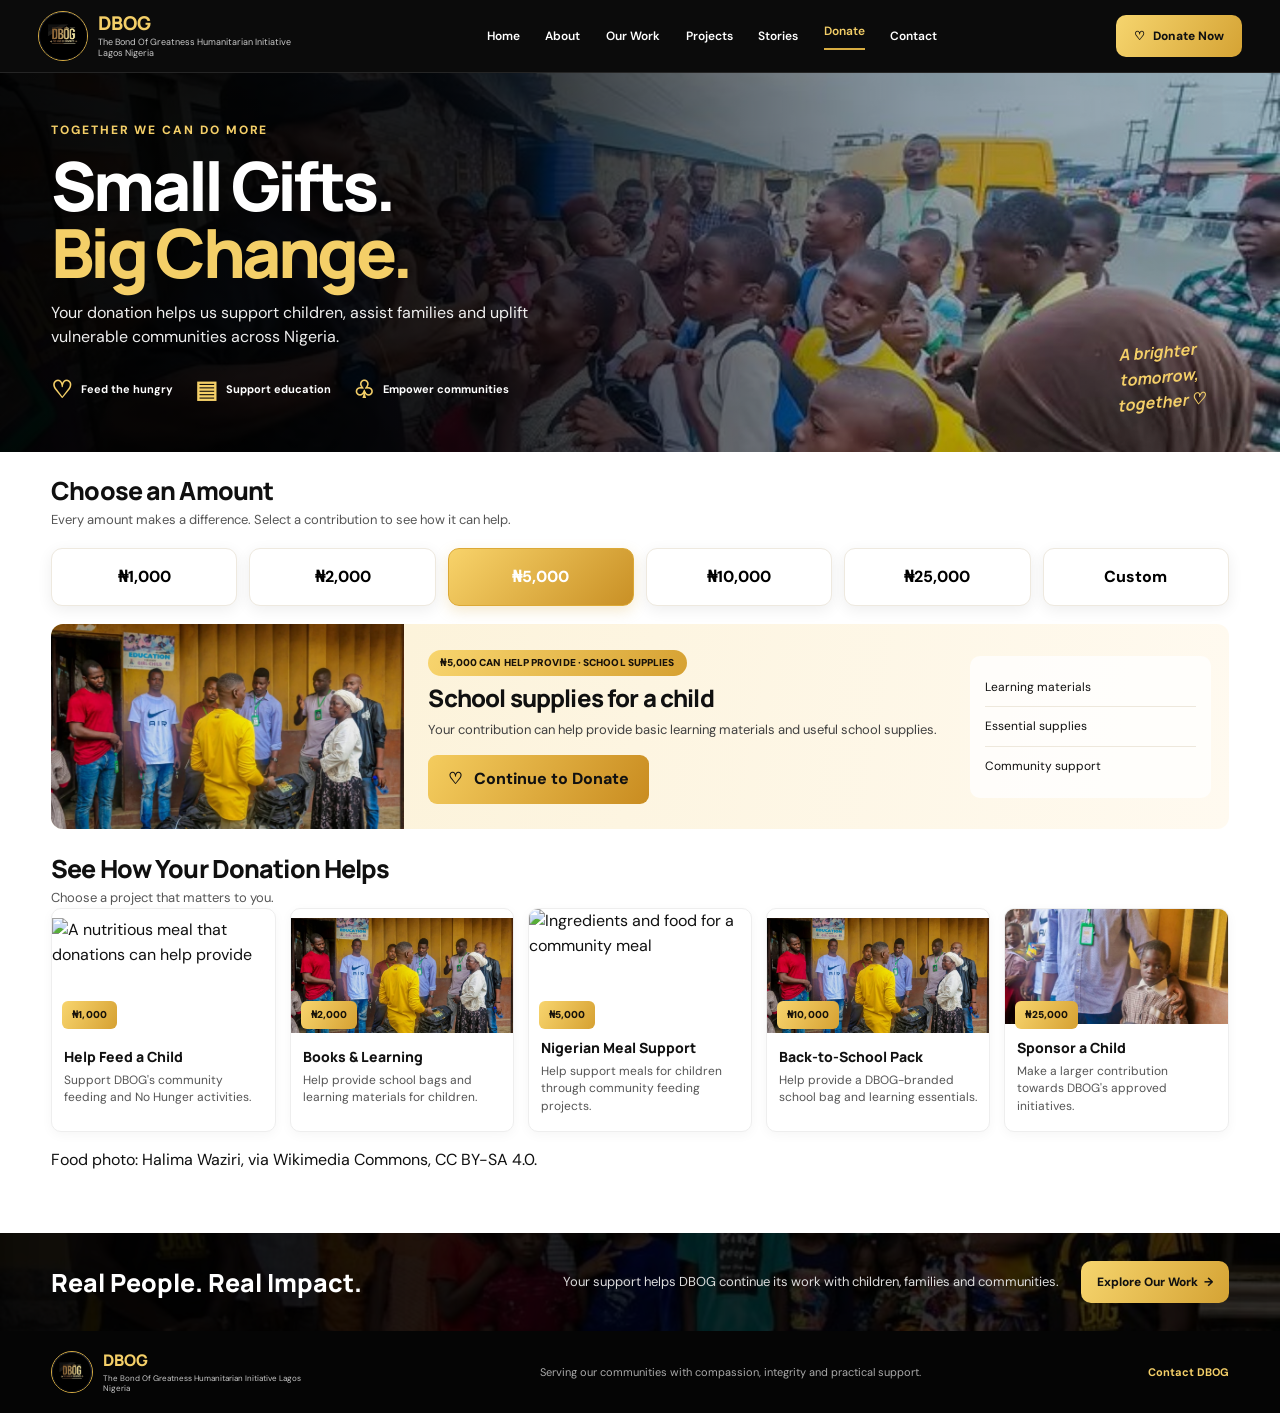
==== commit 46f6778b: "Use DBOG school-support photos and Nigerian food imagery" ====
--- a/donate.html
+++ b/donate.html
@@ -47,18 +47,19 @@
     </div>
     <div class="custom-amount" hidden><label for="customAmount">Enter amount in naira</label><input id="customAmount" type="number" min="100" step="100" placeholder="e.g. 3000" inputmode="numeric"></div>
     <article class="featured-impact">
-      <img src="https://images.unsplash.com/photo-1497633762265-9d179a990aa6?auto=format&fit=crop&w=1000&q=85" alt="Books and notebooks that a donation can help provide">
+      <img src="assets/1000221367.jpg" alt="Books and notebooks that a donation can help provide">
       <div class="featured-copy"><span class="amount-tag" id="impactTag">₦5,000 CAN HELP PROVIDE</span><h3 id="impactTitle">Support a child's learning</h3><p id="impactDescription">Your contribution can help DBOG provide learning materials and practical support for children.</p><button class="primary-button" id="continueButton">♡ &nbsp; Continue to Donate</button></div>
       <ul class="impact-list"><li>Learning materials</li><li>Essential supplies</li><li>Community support</li></ul>
     </article>
     <div class="section-heading impact-heading"><h2>See How Your Donation Helps</h2><p>Choose a project that matters to you.</p></div>
     <div class="impact-cards">
-      <button class="impact-card" data-card-amount="1000"><img src="https://images.unsplash.com/photo-1504674900247-0877df9cc836?auto=format&fit=crop&w=700&q=85" alt="A nutritious meal that donations can help provide"><span class="card-price">₦1,000</span><div><h3>Help Feed a Child</h3><p>Support DBOG's community feeding and No Hunger activities.</p></div></button>
-      <button class="impact-card" data-card-amount="2000"><img src="https://images.unsplash.com/photo-1497633762265-9d179a990aa6?auto=format&fit=crop&w=1000&q=85" alt="Pens and writing materials for students"><span class="card-price">₦2,000</span><div><h3>Books & Learning</h3><p>Help provide learning materials and encourage a child's education.</p></div></button>
-      <button class="impact-card" data-card-amount="5000"><img src="https://images.unsplash.com/photo-1547592180-85f173990554?auto=format&fit=crop&w=700&q=85" alt="Ingredients and food for a community meal"><span class="card-price">₦5,000</span><div><h3>Children's Support</h3><p>Contribute towards practical support for children and families.</p></div></button>
-      <button class="impact-card" data-card-amount="10000"><img src="https://images.unsplash.com/photo-1553062407-98eeb64c6a62?auto=format&fit=crop&w=700&q=85" alt="A school backpack and supplies"><span class="card-price">₦10,000</span><div><h3>Essential Supplies</h3><p>Help provide supplies for outreach and community activities.</p></div></button>
-      <button class="impact-card" data-card-amount="25000"><img src="https://images.unsplash.com/photo-1588072432836-e10032774350?auto=format&fit=crop&w=700&q=85" alt="Classroom and learning materials"><span class="card-price">₦25,000</span><div><h3>Support a Project</h3><p>Make a larger contribution towards DBOG's approved initiatives.</p></div></button>
+      <button class="impact-card" data-card-amount="1000"><img src="https://upload.wikimedia.org/wikipedia/commons/6/67/Nigerian_jollof_rice.jpg" alt="A nutritious meal that donations can help provide"><span class="card-price">₦1,000</span><div><h3>Help Feed a Child</h3><p>Support DBOG's community feeding and No Hunger activities.</p></div></button>
+      <button class="impact-card" data-card-amount="2000"><img src="assets/1000221367.jpg" alt="Pens and writing materials for students"><span class="card-price">₦2,000</span><div><h3>Books & Learning</h3><p>Help provide school bags and learning materials for children.</p></div></button>
+      <button class="impact-card" data-card-amount="5000"><img src="https://upload.wikimedia.org/wikipedia/commons/6/67/Nigerian_jollof_rice.jpg" alt="Ingredients and food for a community meal"><span class="card-price">₦5,000</span><div><h3>Nigerian Meal Support</h3><p>Help support meals for children through community feeding projects.</p></div></button>
+      <button class="impact-card" data-card-amount="10000"><img src="assets/1000221367.jpg" alt="DBOG branded backpacks prepared for school support"><span class="card-price">₦10,000</span><div><h3>Back-to-School Pack</h3><p>Help provide a DBOG-branded school bag and learning essentials.</p></div></button>
+      <button class="impact-card" data-card-amount="25000"><img src="assets/1000221360.jpg" alt="A child receiving a DBOG school backpack and exercise book"><span class="card-price">₦25,000</span><div><h3>Sponsor a Child</h3><p>Make a larger contribution towards DBOG's approved initiatives.</p></div></button>
     </div>
+    <p class="image-credit">Food photo: Halima Waziri, via <a href="https://commons.wikimedia.org/wiki/File:Nigerian_jollof_rice.jpg" target="_blank" rel="noopener">Wikimedia Commons</a>, CC BY-SA 4.0.</p>
     <section class="bank-section" id="bank-transfer" hidden>
       <div class="bank-heading"><p class="eyebrow dark-eyebrow">YOUR CONTRIBUTION MATTERS</p><h2>Complete Your Donation</h2><p>Transfer your chosen amount to DBOG's official bank account. No payment is taken on this website.</p></div>
       <div class="bank-layout">
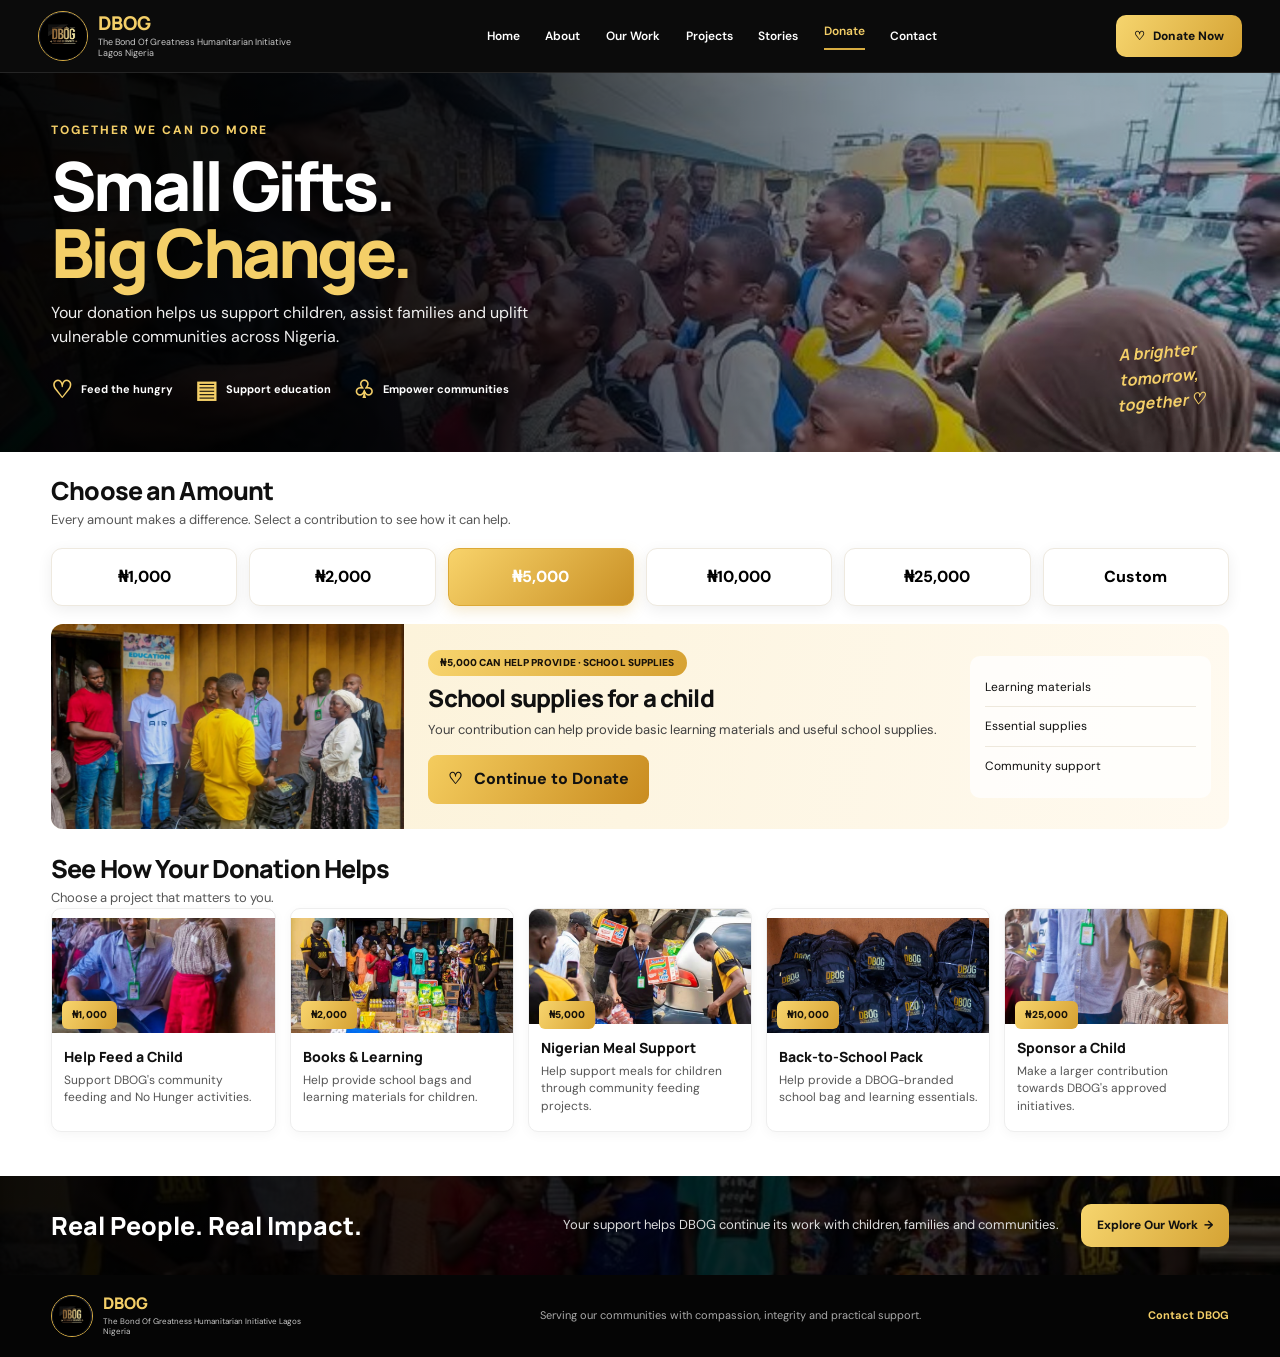
==== commit 6ebf205b: "Remove unwanted photo credit and stop reusing identical food and school images" ====
--- a/donate.html
+++ b/donate.html
@@ -48,18 +48,17 @@
     <div class="custom-amount" hidden><label for="customAmount">Enter amount in naira</label><input id="customAmount" type="number" min="100" step="100" placeholder="e.g. 3000" inputmode="numeric"></div>
     <article class="featured-impact">
       <img src="assets/1000221367.jpg" alt="Books and notebooks that a donation can help provide">
-      <div class="featured-copy"><span class="amount-tag" id="impactTag">₦5,000 CAN HELP PROVIDE</span><h3 id="impactTitle">Support a child's learning</h3><p id="impactDescription">Your contribution can help DBOG provide learning materials and practical support for children.</p><button class="primary-button" id="continueButton">♡ &nbsp; Continue to Donate</button></div>
+      <div class="featured-copy"><span class="amount-tag" id="impactTag">₦5,000 CAN HELP PROVIDE</span><h3 id="impactTitle">School supplies for children</h3><p id="impactDescription">Your contribution can help provide school bags, exercise books, pens and essential learning materials.</p><button class="primary-button" id="continueButton">♡ &nbsp; Continue to Donate</button></div>
       <ul class="impact-list"><li>Learning materials</li><li>Essential supplies</li><li>Community support</li></ul>
     </article>
     <div class="section-heading impact-heading"><h2>See How Your Donation Helps</h2><p>Choose a project that matters to you.</p></div>
     <div class="impact-cards">
-      <button class="impact-card" data-card-amount="1000"><img src="https://upload.wikimedia.org/wikipedia/commons/6/67/Nigerian_jollof_rice.jpg" alt="A nutritious meal that donations can help provide"><span class="card-price">₦1,000</span><div><h3>Help Feed a Child</h3><p>Support DBOG's community feeding and No Hunger activities.</p></div></button>
-      <button class="impact-card" data-card-amount="2000"><img src="assets/1000221367.jpg" alt="Pens and writing materials for students"><span class="card-price">₦2,000</span><div><h3>Books & Learning</h3><p>Help provide school bags and learning materials for children.</p></div></button>
-      <button class="impact-card" data-card-amount="5000"><img src="https://upload.wikimedia.org/wikipedia/commons/6/67/Nigerian_jollof_rice.jpg" alt="Ingredients and food for a community meal"><span class="card-price">₦5,000</span><div><h3>Nigerian Meal Support</h3><p>Help support meals for children through community feeding projects.</p></div></button>
-      <button class="impact-card" data-card-amount="10000"><img src="assets/1000221367.jpg" alt="DBOG branded backpacks prepared for school support"><span class="card-price">₦10,000</span><div><h3>Back-to-School Pack</h3><p>Help provide a DBOG-branded school bag and learning essentials.</p></div></button>
+      <button class="impact-card" data-card-amount="1000"><img src="assets/1000221264.jpg" alt="A Nigerian meal that donations can help provide"><span class="card-price">₦1,000</span><div><h3>Help Feed a Child</h3><p>Support DBOG's community feeding and No Hunger activities.</p></div></button>
+      <button class="impact-card" data-card-amount="2000"><img src="assets/1000221268.jpg" alt="Books and writing materials for students"><span class="card-price">₦2,000</span><div><h3>Books & Learning</h3><p>Help provide school bags and learning materials for children.</p></div></button>
+      <button class="impact-card" data-card-amount="5000"><img src="assets/1000221269.jpg" alt="Food support for children in the community"><span class="card-price">₦5,000</span><div><h3>Nigerian Meal Support</h3><p>Help support meals for children through community feeding projects.</p></div></button>
+      <button class="impact-card" data-card-amount="10000"><img src="assets/1000221361.jpg" alt="School supplies and bags for children"><span class="card-price">₦10,000</span><div><h3>Back-to-School Pack</h3><p>Help provide a DBOG-branded school bag and learning essentials.</p></div></button>
       <button class="impact-card" data-card-amount="25000"><img src="assets/1000221360.jpg" alt="A child receiving a DBOG school backpack and exercise book"><span class="card-price">₦25,000</span><div><h3>Sponsor a Child</h3><p>Make a larger contribution towards DBOG's approved initiatives.</p></div></button>
     </div>
-    <p class="image-credit">Food photo: Halima Waziri, via <a href="https://commons.wikimedia.org/wiki/File:Nigerian_jollof_rice.jpg" target="_blank" rel="noopener">Wikimedia Commons</a>, CC BY-SA 4.0.</p>
     <section class="bank-section" id="bank-transfer" hidden>
       <div class="bank-heading"><p class="eyebrow dark-eyebrow">YOUR CONTRIBUTION MATTERS</p><h2>Complete Your Donation</h2><p>Transfer your chosen amount to DBOG's official bank account. No payment is taken on this website.</p></div>
       <div class="bank-layout">
